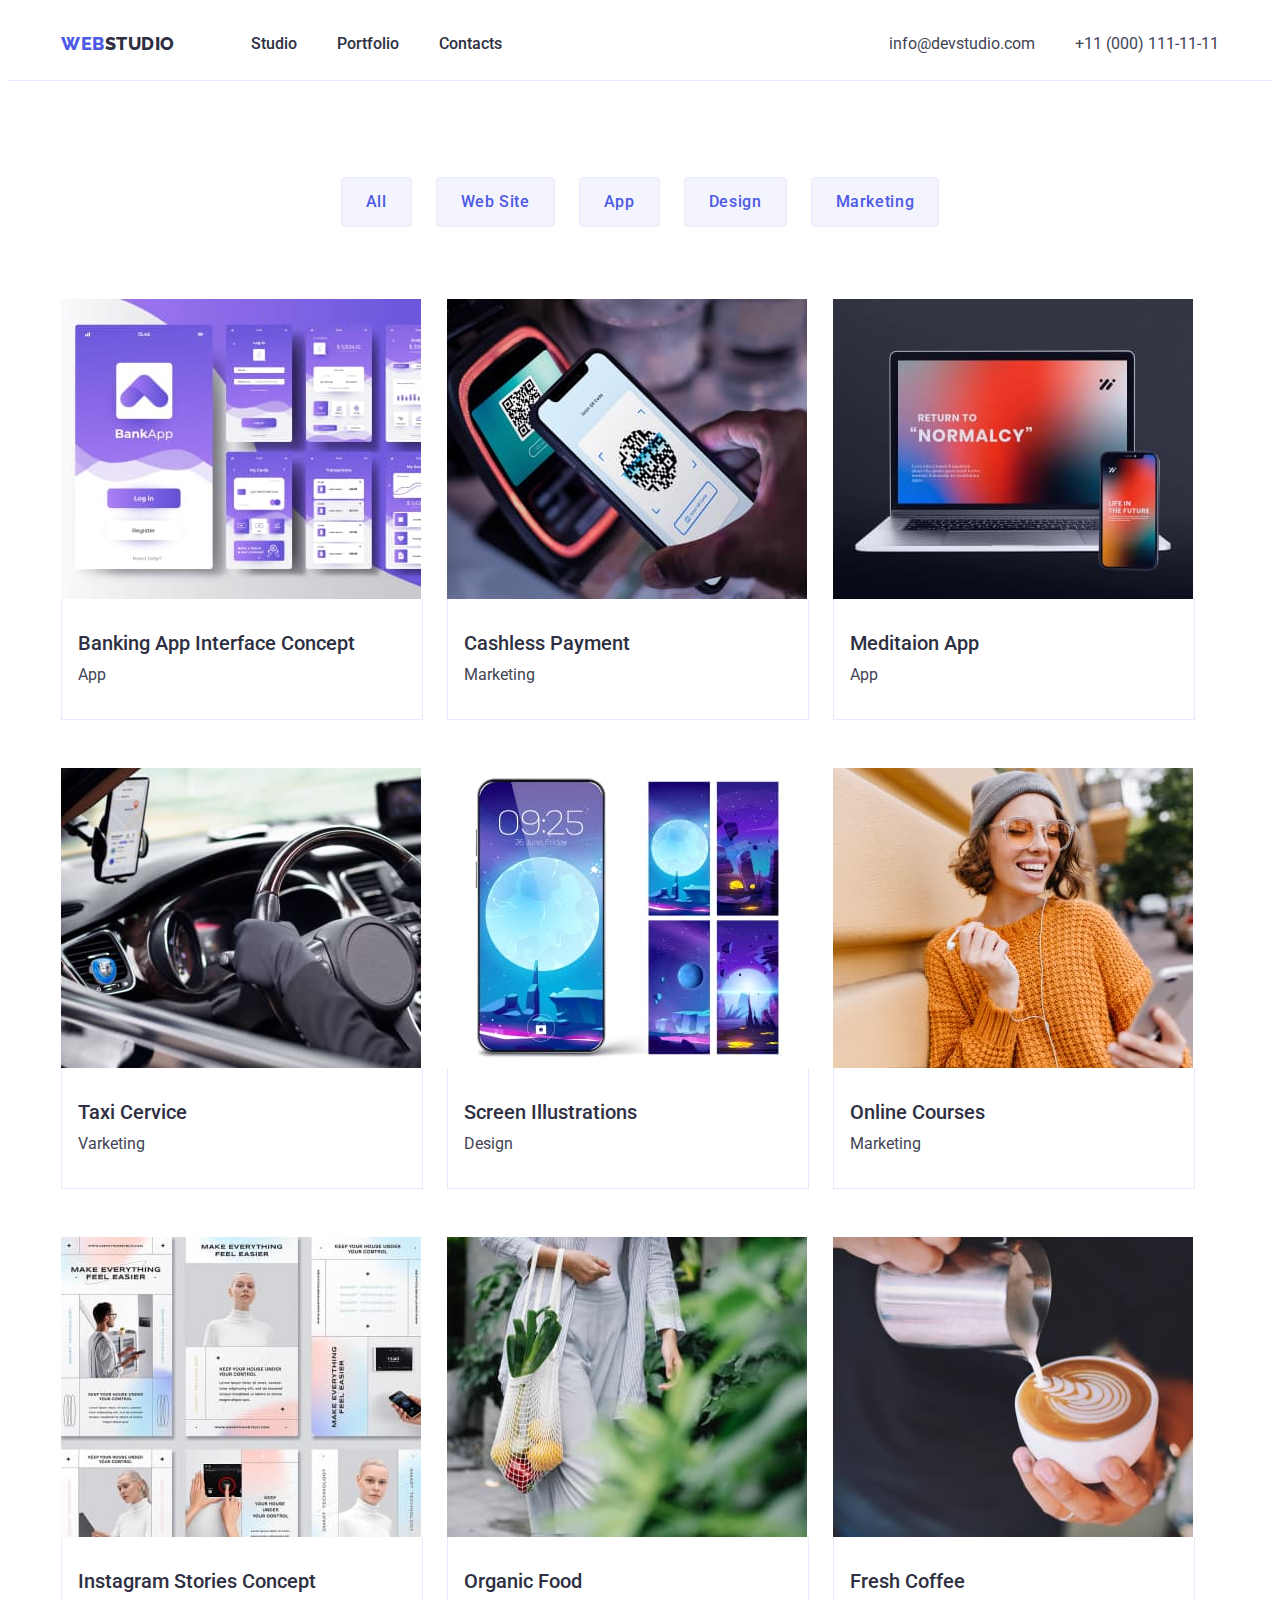
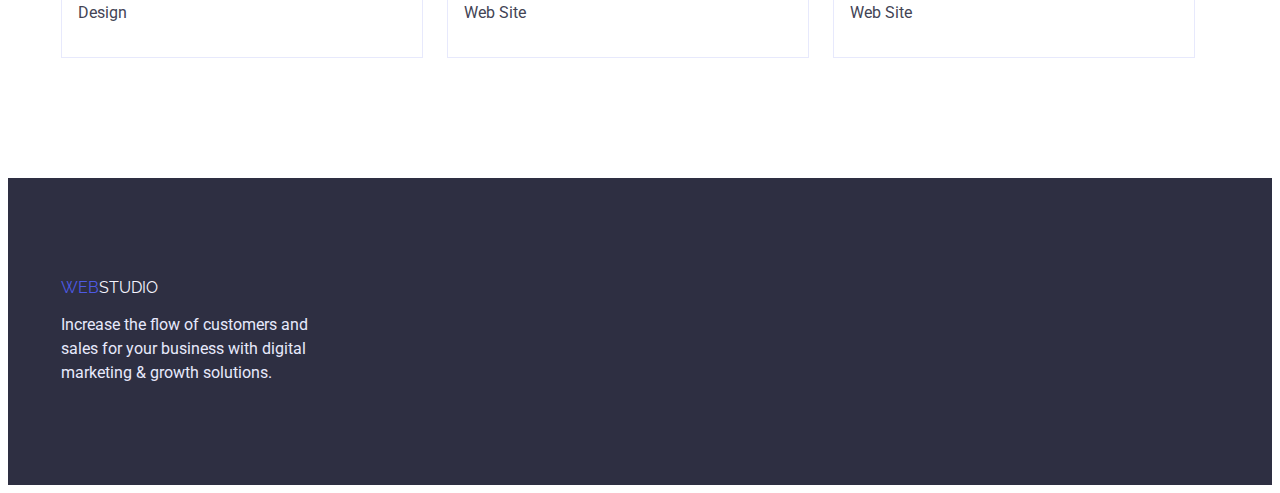
==== portfolio.html @ 30b2a09b "Initial commit" ====
<!DOCTYPE html>
<html lang="en">
<head>
    <meta charset="UTF-8">
    <meta http-equiv="X-UA-Compatible" content="IE=edge">
    <meta name="viewport" content="width=, initial-scale=1.0">
    <title>Document</title>
    <link href="https://fonts.googleapis.com/css2?family=Raleway:wght@800&family=Roboto:wght@400;500;700&display=swap" rel="stylesheet">
    <link rel="stylesheet" href="https://cdnjs.cloudflare.com/ajax/libs/modern-normalize/1.1.0/modern-normalize.min.css" integrity="sha512-wpPYUAdjBVSE4KJnH1VR1HeZfpl1ub8YT/NKx4PuQ5NmX2tKuGu6U/JRp5y+Y8XG2tV+wKQpNHVUX03MfMFn9Q==" crossorigin="anonymous" referrerpolicy="no-referrer" />
    <link rel="stylesheet" href="./css/style.css">
</head>
<body>
  <header>
        <div class="container main-nav">
            <nav class="main-nav">
                <a href="./index.html" class="logo-header"><span>Web</span>Studio</a>
                <ul class="site-nav list">
                    <li class="item"><a href="./index.html" class="link">Studio</a></li>
                    <li class="item"><a href="./portfolio.html" class="link">Portfolio</a></li>
                    <li class="item"><a href="" class="link">Contacts</a></li>
                </ul>
            </nav> 
            <address class="position">
                <ul class="info-nav list">
                    <li class="item"><a href="mailto:info@devstudio.com" class="link">info@devstudio.com</a></li>
                    <li class="item"><a href="tel:+110001111111" class="link">+11 (000) 111-11-11</a></li>
                </ul>
            </address>
        </div>
    </header>
        <main>
            <section class="portfolio">
                <div class="container">
                    <h1 class="visually-hidden">Our activities</h1>
                    <ul class="list list-button">
                        <li class="item"><button class="button" type="button">All</button></li>
                        <li class="item"><button class="button" type="button">Web Site</button></li>
                        <li class="item"><button class="button" type="button">App</button></li>
                        <li class="item"><button class="button" type="button">Design</button></li>
                        <li class="item"><button class="button" type="button">Marketing</button></li>
                    </ul>
                    <ul class="activity-nav  list">
                        <li class="item"> 
                            <a href="" class="link">
                                <img src="./images/interface.jpg" alt="program interface" width="360">
                                <div class="card-content">
                                    <h2 class="title">Banking App Interface Concept</h2>
                                    <p class="text">App</p>
                                </div>
                            </a>
                        </li>
                        <li class="item">
                            <a href="" class="link">
                                <img src="./images/Phone.jpg" alt="phone" width="360">
                                <div class="card-content">
                                    <h2 class="title">Cashless Payment</h2>
                                    <p class="text">Marketing
                                    </p>
                                </div>
                            </a>    
                        </li>
                        <li class="item">
                            <a href="" class="link">
                                <img src="./images/laptop.jpg" alt="laptop" width="360">
                                <div class="card-content">
                                    <h2 class="title">Meditaion App</h2>
                                    <p class="text">App</p>
                                </div>
                            </a>    
                        </li>
                        <li class="item">
                            <a href="" class="link">
                                <img src="./images/taxi.jpg" alt="taxi car" width="360">
                                <div class="card-content">
                                    <h2 class="title">Taxi Cervice</h2>
                                    <p class="text">Varketing</p>
                                </div>
                            </a>    
                        </li>
                        <li class="item">
                            <a href="" class="link">
                                <img src="./images/screen.jpg" alt="phone screen" width="360">
                                <div class="card-content">
                                    <h2 class="title">Screen Illustrations</h2>
                                    <p class="text">Design</p>
                                </div>
                            </a>    
                        </li>
                        <li class="item">
                            <a href="" class="link">
                                <img src="./images/smile.jpg" alt="Girl smiles" width="360">
                                <div class="card-content">
                                    <h2 class="title">Online Courses</h2>
                                    <p class="text">Marketing</p>
                                </div>
                            </a>    
                        </li>
                        <li class="item">
                            <a href="" class="link">
                                <img src="./images/instagram.jpg" alt="instagram pages" width="360">
                                <div class="card-content">
                                    <h2 class="title">Instagram Stories Concept</h2>
                                    <p class="text">Design</p>
                                </div>
                            </a>    
                        </li>
                        <li class="item">
                            <a href="" class="link">
                                <img src="./images/fruit.jpg" alt="fruit" width="360">
                                <div class="card-content">
                                    <h2 class="title">Organic Food</h2>
                                    <p class="text">Web Site</p>
                                </div>
                            </a>    
                        </li>
                        <li class="item">
                            <a href="" class="link">
                                <img src="./images/cofee.jpg" alt="cup of coffee" width="360">
                                <div class="card-content">
                                    <h2 class="title">Fresh Coffee</h2>
                                    <p class="text">Web Site</p>
                                </div>
                            </a>    
                        </li>
                    </ul>
                </div>
            </section>
        </main>
    <footer class="footer">
        <div class="container">
            <a href="./index.html" class="logo-footer"><span>Web</span>Studio</a>
            <p class="footer-text">Increase the flow of customers and sales for your business with digital marketing & growth solutions.</p>
        </div>
    </footer>
</body>
</html>
---- css/style.css ----
/* basic text color and secondary bcg color #2E2F42 */
/* secondary text color  #434455 */
/* accent #4D5AE5 */
/* basic bcg color #E5E5E5 */
/* white #FFFFFF */
/* footer text color #E7E9FC */
/* logo footer color #F4F4FD */

:root {
    --primary-text-color: #2E2F42;
    --secondary-text-color: #434455;
    --accent-color: #4D5AE5;
    --white-color: #FFFFFF ;
    --section-team-bcg-color: #F4F4FD;
    --footer-text-color: #E7E9FC;
    --button-hover-portfolio: #404BBF;
    --activity-nav-gap-left: 24px;
    --activity-nav-gap-top: 48px;
}

 body {
    background-color: #ffffff;
    color: var(--secondary-text-color);
    font-family: 'Roboto',sans-serif;
}

.section {
    padding-bottom: 120px;
}

.list {
   list-style: none;
   padding: 0;
   margin: 0;
}
 header {
    border-bottom: 1px solid var(--footer-text-color)
}

img {
  display: block;
  max-width: 100%;
  height: auto;
}


/* .header {
    padding-top: 24px;
    padding-bottom: 24px;
} */

/* logo headder */
.logo-header {
    color: var(--primary-text-color);
    font-family: 'Raleway',sans-serif;
    font-weight: 800;
    font-size: 18px;
    line-height: 1.3;
    letter-spacing: 0.03em;
    text-decoration: none;

    text-transform: uppercase;

    padding-top: 24px;
    padding-bottom: 24px;
}

span {
    color: var(--accent-color);
}

/* site-nav */
.site-nav .link {
    display: block;
    padding-top: 24px;
    padding-bottom: 24px;

    color: var(--primary-text-color);
    font-weight: 500;
    font-size: 16px;
    line-height: 1.5;
    text-decoration: none;
}

.site-nav .link:hover,
.site-nav .link:focus {
    color: var(--accent-color);
}

.site-nav {
    display: flex;
    margin-left: 76px;
}

.site-nav .item + .item {
    margin-left: 40px;
}

.container {
    width: 1158px;
    padding-left: 15px;
    padding-right: 15px;
    margin-left: auto;
    margin-right: auto;
}

/* info-nav */
.info-nav {
    display: flex;
    margin-left: auto; 
}

.position {
margin-left: auto;
}

.info-nav .item + .item {
    margin-left: 40px;
}

.info-nav .link {
    display: block;
    padding-top: 24px;
    padding-bottom: 24px;

    color: var(--secondary-text-color);
    font-style: normal;
    font-size: 16px;
    line-height: 1.5;
    text-decoration: none;
}

.info-nav .link:hover,
.info-nav .link:focus {
    color: var(--accent-color);
}

.main-nav {
    display: flex;
    align-items: center;
}

/* hero */
.hero {
    background-color: var(--primary-text-color);
    text-align: center;

    padding-top: 188px;
    padding-bottom: 188px;
}

.hero-title {
    color: var(--white-color);
    font-size: 56px;
    line-height: 1;

    margin-top: 0;
    margin-bottom: 48px;
    width: 496px;
    margin-left: auto;
    margin-right: auto;
}

/* button-service */
.button-service {
    color: var(--white-color);
    background-color: var(--accent-color);

    cursor: pointer;
    font-family: inherit;
    font-weight: 500;
    font-size: 16px;
    line-height: 1.5;
    letter-spacing: 0.04em;
    text-align: center;

    display: inline-block;
    border-radius: 4px;
    padding: 16px 32px;
    min-width: 169px;
    border: none;
}

.button-service:hover,
.button-service:focus {
    background-color: var(--button-hover-portfolio);
}

/* section-title */
.section-title {
    color: var(--primary-text-color);
    font-size: 36px;
    line-height: 1.1;

    text-align: center;
    margin-top: 0;
    margin-bottom: 72px;
}

/* Peculiarity */
.peculiarity .title {
    color: var(--primary-text-color);
    font-weight: 500;
    font-size: 20px;
    line-height: 1.2;
    margin-top: 0;
    margin-bottom: 8px;
}

.peculiarity p{
    margin-top: 0;
    margin-bottom: 0;
    line-height: 1.5;
}

.peculiarity {
    display: flex;
}
.section-peculiarity {
    padding-top: 120px;
    padding-bottom: 120px;
}

.peculiarity .item {
    width: 100%;
}

.peculiarity .item + .item {
    margin-left: 24px;
}
/* .peculiarity.list .item:not(:last-child), .employment-list .item:not(:last-child), .team-list .item:not(:last-child) {
    margin-right: 24px;
} */
.list-img {
    display: flex;
}

.list-img .item + .item {
    margin-left: 24px;
}

/* section team */
.team {
    background-color: var(--section-team-bcg-color);
    padding-top: 120px;
}

.list .title {
    margin-top: 0;
    margin-bottom: 8px;
}

.list p {
    margin-top: 0;
    margin-bottom: 0;
}

.list-team {
    display: flex;
}

.list-team .item + .item {
    margin-left: 24px;
}

.list-team .card-content {
    padding: 32px 16px;
    background-color: var(--white-color);

    text-align: center;
}

/* footer */
.footer {
    color: var(--footer-text-color);
    background-color: var(--primary-text-color);
    padding-top: 100px;
    padding-bottom: 100px;
}

/* logo footer */
.footer .logo-footer {
    color: var(--section-team-bcg-color);
    font-family: 'Raleway',sans-serif;
    text-decoration: none;

    text-transform: uppercase;
}

.footer .footer-text {
    margin-top: 16px;
    margin-bottom: 0;
    line-height: 1.5;
}




/* portfolio.html____________________ 
button*/

.list-button {
    display: flex;
    justify-content: center;
    margin-bottom: 72px;
}

.list-button .item + .item {
    margin-left: 24px;
}

.list .button {
    display: inline-block;
    color: var(--accent-color);
    background-color: var(--section-team-bcg-color);
    
    cursor: pointer;
    font-family: inherit;
    font-weight: 500;
    font-size: 16px;
    line-height: 1.5;
    letter-spacing: 0.04em;

    padding: 12px 24px;
    border-radius: 4px;
    border: 1px solid var(--footer-text-color);
}

.list .button:hover,
.list .button:focus {
    color: var(--white-color);
    background-color: var(--button-hover-portfolio);

    border: 1px solid transparent;
}

.footer-text {
    width: 264px;
}

/* activity */

.activity-nav {
    display: flex;
    flex-wrap: wrap;
    margin-right: ( -1 * var(--activity-nav-gap-left));
    margin-top: ( -1 * var(--activity-nav-gap-top));
}

.activity-nav .item {
    width: 360px;
    flex-basis: calc(100% / 3 - var(--activity-nav-gap-left));
    margin-right: var(--activity-nav-gap-left);
    margin-top: var(--activity-nav-gap-top);
}

.activity-nav .item:nth-child(3n) {
    margin-right: 0;
}

.activity-nav .item:nth-child(-n + 3) {
    margin-top: 0;
}

.activity-nav .title {
color: var(--primary-text-color);
font-weight: 500;
font-size: 20px;
line-height: 1.2;  
    
margin-top: 0;
margin-bottom: 8px;
}

.activity-nav .link {
    text-decoration: none;
}

.activity-nav .text {
    color: var(--secondary-text-color);
    font-size: 16px;
    line-height: 1.5;

    margin-top: 0;
    margin-bottom: 0;
}

/* .activity-nav .item {
    width: calc((100% - 48px) / 3);
    margin-right: 24px;
    margin-top: 48px;
}

.activity-nav:nth-child(3n) {
    margin-right: 0;
} */

.activity-nav .card-content {
    padding: 32px 16px;
    border-right: 1px solid var(--footer-text-color);
    border-left: 1px solid var(--footer-text-color);
    border-bottom: 1px solid var(--footer-text-color);
}

.portfolio {
    padding-top: 96px;
    padding-bottom: 120px;
}



/* visually-hidden */
.visually-hidden {
 position: absolute;
 width: 1px;
 height: 1px;
 margin: -1px;
 border: 0;
 padding: 0;
 white-space: nowrap;
 clip-path: inset(100%);
 clip: rect(0 0 0 0);
 overflow: hidden;
}
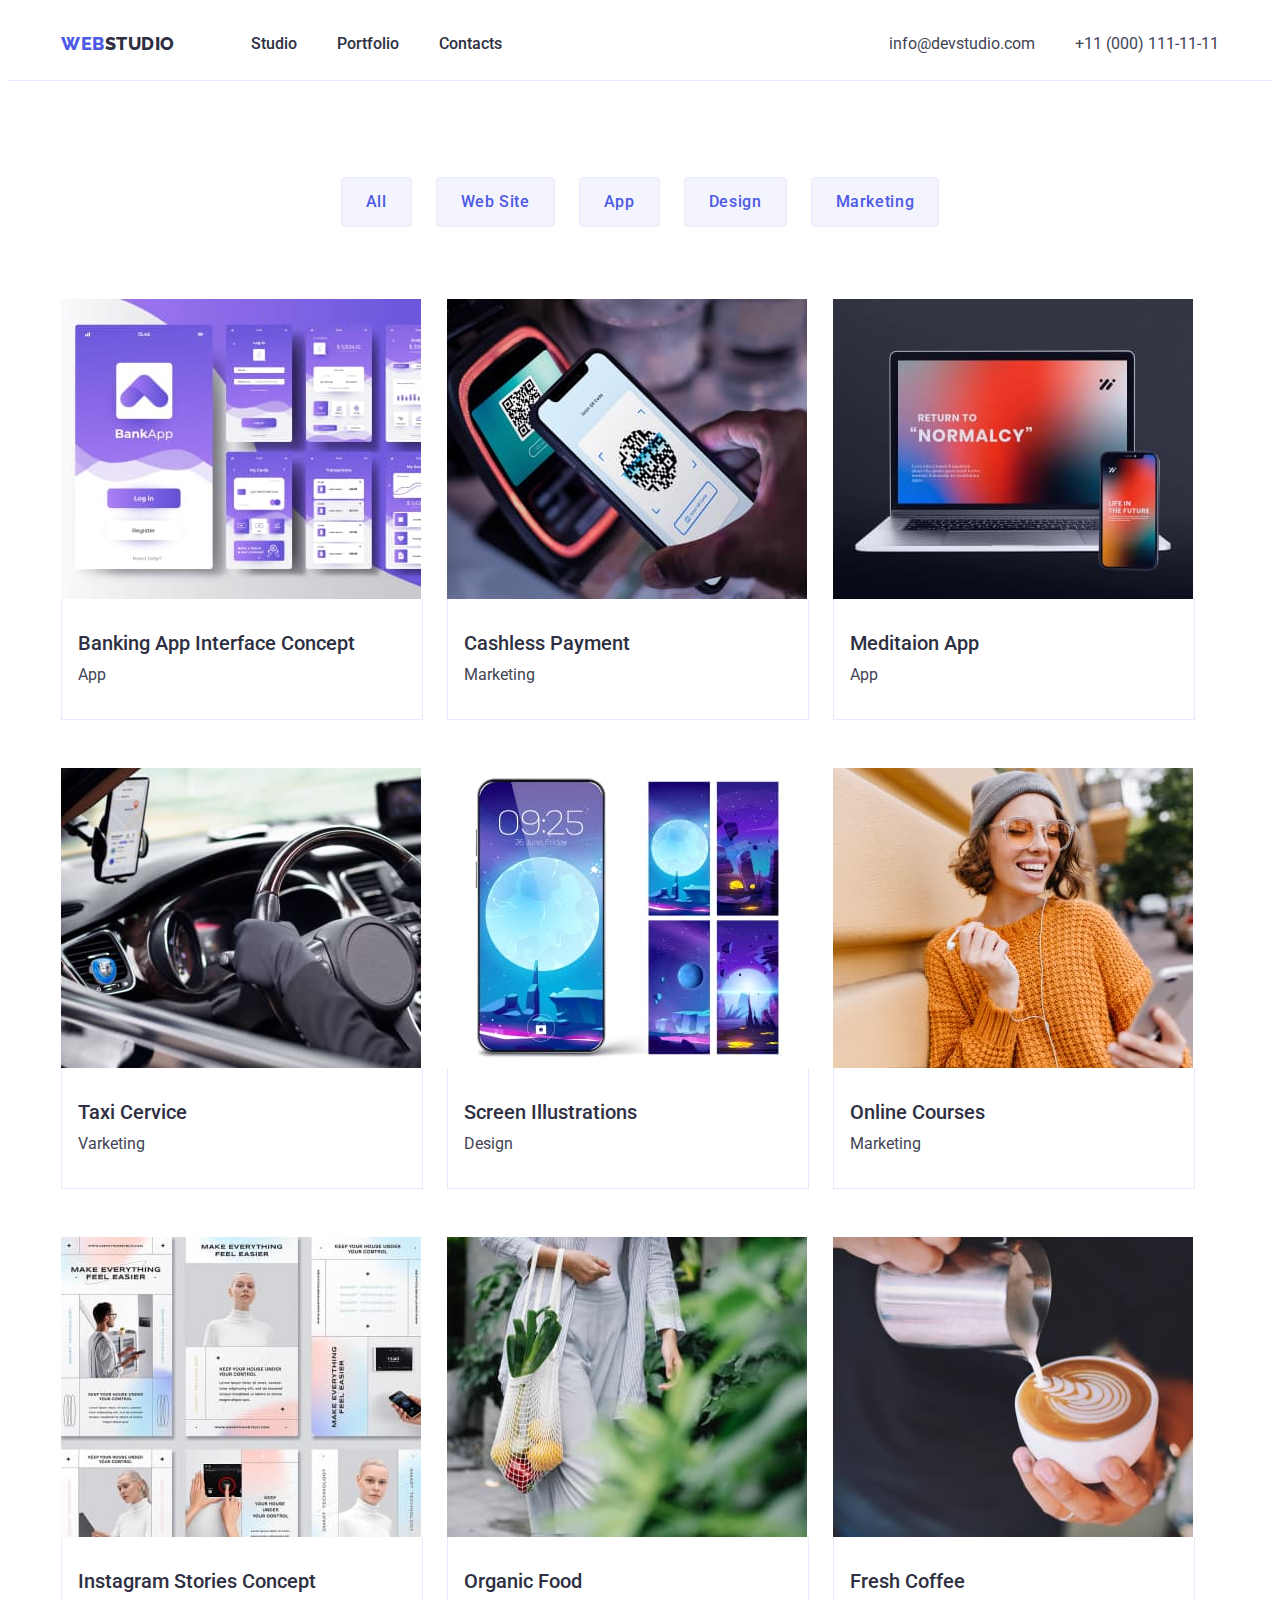
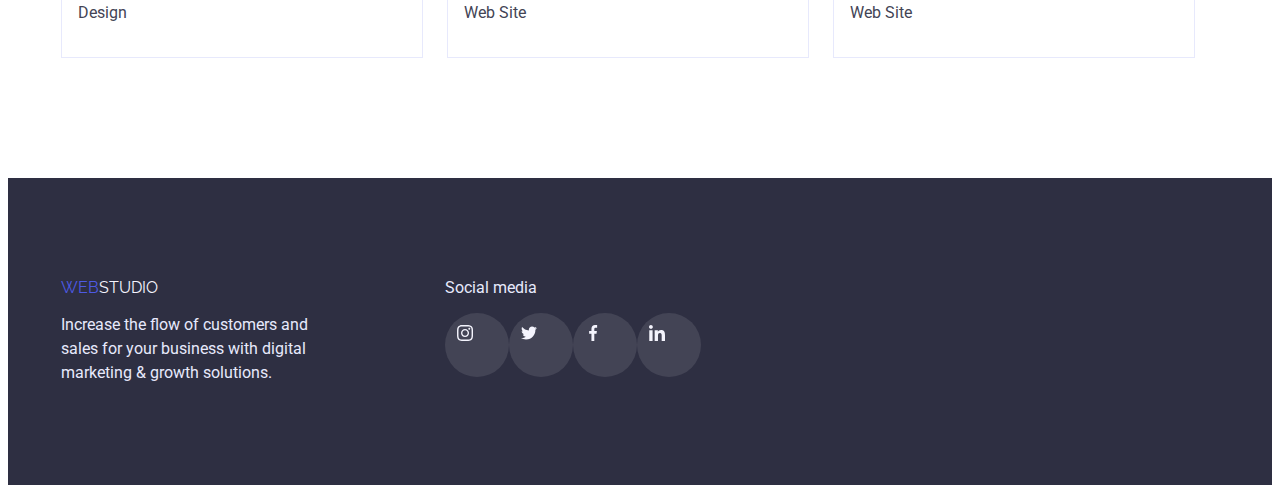
==== commit a3221f4c: "Positioning svg" ====
--- a/portfolio.html
+++ b/portfolio.html
@@ -127,9 +127,44 @@
             </section>
         </main>
     <footer class="footer">
-        <div class="container">
-            <a href="./index.html" class="logo-footer"><span>Web</span>Studio</a>
-            <p class="footer-text">Increase the flow of customers and sales for your business with digital marketing & growth solutions.</p>
+        <div class="container group">
+            <div class="info">
+                <a href="./index.html" class="logo-footer"><span>Web</span>Studio</a>
+                <p class="footer-text">Increase the flow of customers and sales for your business with digital marketing & growth solutions.</p>
+            </div>
+            <div class="media">
+                <p>Social media</p>
+                <ul class="list actions-footer">
+                    <li>
+                        <a class="social-footer" href="">
+                            <svg class="social-icon"> 
+                                <use href="./images/symbol-defs.svg#icon-instagram"></use>
+                            </svg>
+                        </a>  
+                    </li>
+                    <li>
+                        <a class="social-footer" href="">
+                            <svg class="social-icon"> 
+                                <use href="./images/symbol-defs.svg#icon-twitter"></use>
+                            </svg>
+                        </a>  
+                    </li>
+                    <li>
+                        <a class="social-footer" href="">
+                            <svg class="social-icon"> 
+                                <use href="./images/symbol-defs.svg#icon-facebook"></use>
+                            </svg>
+                        </a>  
+                    </li>
+                    <li>
+                        <a class="social-footer" href="">
+                            <svg class="social-icon"> 
+                                <use href="./images/symbol-defs.svg#icon-linkedin"></use>
+                            </svg>
+                        </a>  
+                    </li>
+                </ul>
+            </div>
         </div>
     </footer>
 </body>
--- a/css/style.css
+++ b/css/style.css
@@ -16,6 +16,10 @@
     --button-hover-portfolio: #404BBF;
     --activity-nav-gap-left: 24px;
     --activity-nav-gap-top: 48px;
+    --card-bg-color: #4D5AE5;
+    --card-bg-color-hover: #404BBF;
+    --logo-bg-color:#8E8F99;
+    --social-bg-hover: #31D0AA;
 }
 
  body {
@@ -145,8 +149,20 @@
     background-color: var(--primary-text-color);
     text-align: center;
 
+    margin-right: auto;
+    margin-left: auto;
     padding-top: 188px;
     padding-bottom: 188px;
+    max-width: 1440px;
+    height: 600px;
+
+    background-image: linear-gradient( to right, 
+    rgba(46, 47, 66, 0.7),
+    rgba(46, 47, 66, 0.7)),
+    url(../images/people-office.jpg);
+    background-size: cover;
+    background-repeat: no-repeat;
+    background-position: center;
 }
 
 .hero-title {
@@ -225,12 +241,23 @@
     width: 100%;
 }
 
-.peculiarity .item + .item {
-    margin-left: 24px;
-}
-/* .peculiarity.list .item:not(:last-child), .employment-list .item:not(:last-child), .team-list .item:not(:last-child) {
+.peculiarity .item {
+    display: block;
+    width: 264px;
+    height: 112px;
+    background: var(--section-team-bcg-color);
+    /* background-position: center; */
+    margin-bottom: 8px;
     margin-right: 24px;
-} */
+    padding: 24px 100px;
+}
+
+.icon-advantage {
+    width: 64px;
+    height: 64px;
+}
+
+/* list img */
 .list-img {
     display: flex;
 }
@@ -245,6 +272,10 @@
     padding-top: 120px;
 }
 
+.team .item {
+    box-shadow: 0px 1px 6px rgba(46, 47, 66, 0.08), 0px 1px 1px rgba(46, 47, 66, 0.16), 0px 2px 1px rgba(46, 47, 66, 0.08);
+}
+
 .list .title {
     margin-top: 0;
     margin-bottom: 8px;
@@ -266,8 +297,76 @@
 .list-team .card-content {
     padding: 32px 16px;
     background-color: var(--white-color);
+    border-radius: 0px 0px 4px 4px;
 
     text-align: center;
+}
+
+/* list actions */
+.actions {
+    display: flex;
+    justify-content: space-between;
+    margin: 0;
+    padding: 0;
+    list-style: none;
+}
+
+.social {
+    display: block;
+    background-color: var(--card-bg-color);
+    color: var(--white-color);
+    border-radius: 50%;
+    width: 40px;
+    height: 40px;
+    padding: 12px;
+}
+
+.social:hover {
+    background-color: var(--card-bg-color-hover);
+}
+
+.social .social-icon {
+    width: 16px;
+    height: 16px;
+    fill: currentColor;
+}
+
+.card-content p {
+    margin-bottom: 8px;
+}
+
+/* Customers */
+.customers {
+    padding-top: 130px;
+}
+
+.customers h2 {
+    text-align: center;
+    margin-top: 0;
+    margin-bottom: 72px;
+}
+
+.logo {
+    display: block;
+    background-color: var(--white-color);
+    color: #AFB1B8;
+    border: 1px solid #AFB1B8;
+    border-radius: 4px;
+    width: 168px;
+    height: 88px;
+    padding: 16px 32px;
+}
+
+.logo .logo-icon { 
+    background-size: contain;
+    background-position: center;
+    fill: currentColor;
+    width: 100%;
+    height: 100%;
+} 
+
+.logo-icon:hover {
+    color: var(--card-bg-color-hover);
 }
 
 /* footer */
@@ -293,7 +392,53 @@
     line-height: 1.5;
 }
 
-
+/* list actions footer */
+.group {
+    display: flex;
+}
+
+.group .info {
+    margin-right: 120px;
+}
+
+.media {
+    width: 208px;
+    height: 80px;
+}
+
+.media p {
+    margin-top: 0;
+    margin-bottom: 16px;
+    padding: 0;
+}
+
+.actions-footer {
+    display: flex;
+    justify-content: space-between;
+    margin: 0;
+    padding: 0;
+    list-style: none;
+}
+
+.social-footer {
+    display:block;
+    background-color: rgba(255, 255, 255, 0.1);
+    color: var(--white-color);
+    border-radius: 50%;
+    width: 40px;
+    height: 40px;
+    padding: 12px;
+}
+
+.social-footer:hover {
+    background-color: var(--social-bg-hover);
+}
+
+.social-footer .social-icon {
+    width: 16px;
+    height: 16px;
+    fill: currentColor;
+}
 
 
 /* portfolio.html____________________ 
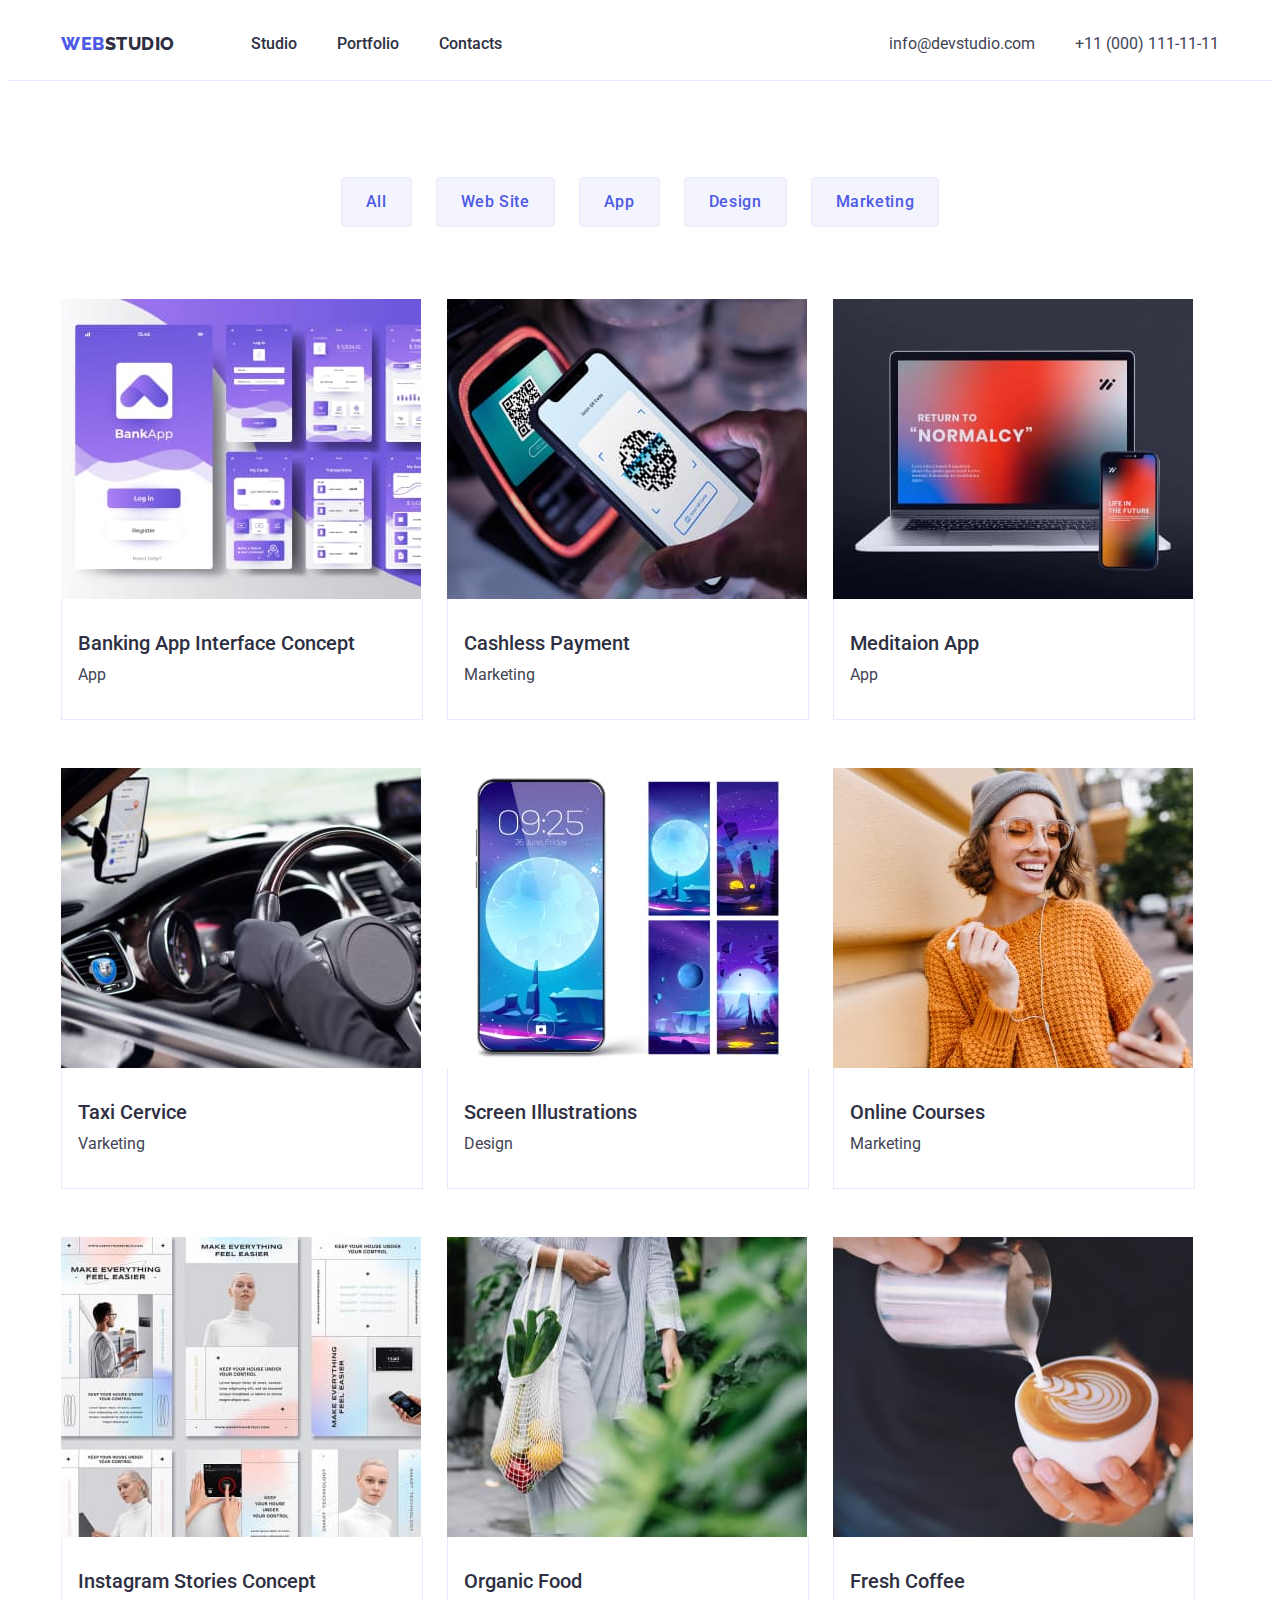
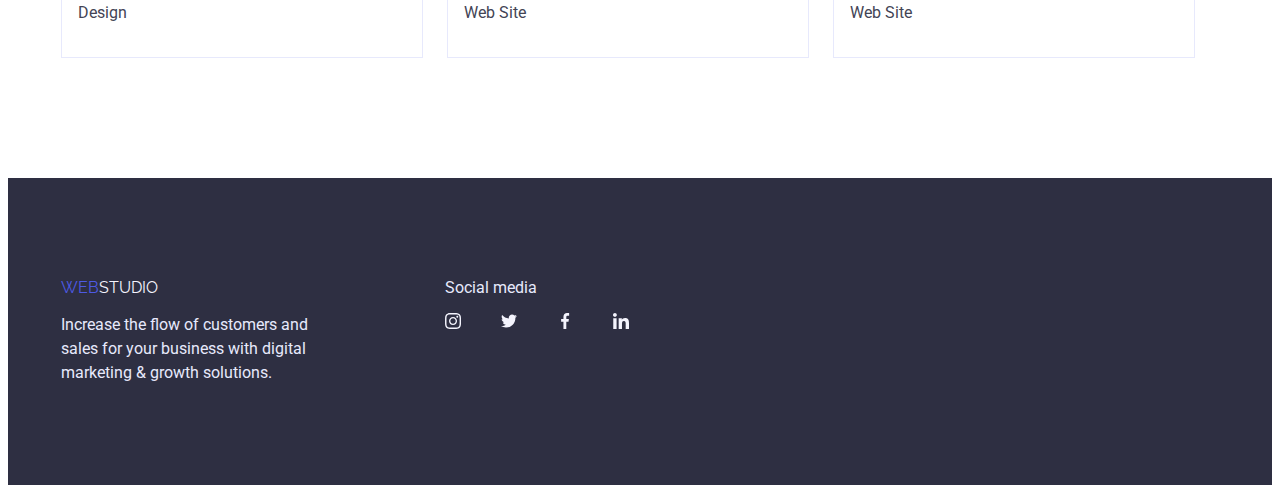
==== commit c9a19ffb: "centering links and icons" ====
--- a/portfolio.html
+++ b/portfolio.html
@@ -33,11 +33,11 @@
                 <div class="container">
                     <h1 class="visually-hidden">Our activities</h1>
                     <ul class="list list-button">
-                        <li class="item"><button class="button" type="button">All</button></li>
-                        <li class="item"><button class="button" type="button">Web Site</button></li>
-                        <li class="item"><button class="button" type="button">App</button></li>
-                        <li class="item"><button class="button" type="button">Design</button></li>
-                        <li class="item"><button class="button" type="button">Marketing</button></li>
+                        <li class="item shadow"><button class="button" type="button">All</button></li>
+                        <li class="item shadow"><button class="button" type="button">Web Site</button></li>
+                        <li class="item shadow"><button class="button" type="button">App</button></li>
+                        <li class="item shadow"><button class="button" type="button">Design</button></li>
+                        <li class="item shadow"><button class="button" type="button">Marketing</button></li>
                     </ul>
                     <ul class="activity-nav  list">
                         <li class="item"> 
--- a/css/style.css
+++ b/css/style.css
@@ -237,24 +237,23 @@
     padding-bottom: 120px;
 }
 
-.peculiarity .item {
-    width: 100%;
-}
-
-.peculiarity .item {
-    display: block;
+.peculiarity-icon  {
+    display: flex;
+    justify-content: center;
+    align-items: center;
     width: 264px;
     height: 112px;
-    background: var(--section-team-bcg-color);
-    /* background-position: center; */
+    background-color: var(--section-team-bcg-color);
     margin-bottom: 8px;
-    margin-right: 24px;
-    padding: 24px 100px;
-}
-
-.icon-advantage {
+}
+
+.icon {
     width: 64px;
     height: 64px;
+}
+
+.peculiarity .item:not(:last-child) {
+     margin-right: 24px;
 }
 
 /* list img */
@@ -313,15 +312,23 @@
 
 .social {
     display: block;
+    width: 40px;
+    height: 40px;
+}
+
+.social-link {
     background-color: var(--card-bg-color);
     color: var(--white-color);
     border-radius: 50%;
-    width: 40px;
-    height: 40px;
-    padding: 12px;
-}
-
-.social:hover {
+    width: 100%;
+    height: 100%;
+    display: flex;
+    justify-content: center;
+    align-items: center;
+}
+
+.social-link:hover,
+.social-link:focus {
     background-color: var(--card-bg-color-hover);
 }
 
@@ -344,29 +351,37 @@
     text-align: center;
     margin-top: 0;
     margin-bottom: 72px;
+    font-size: 36px;
 }
 
 .logo {
     display: block;
-    background-color: var(--white-color);
-    color: #AFB1B8;
-    border: 1px solid #AFB1B8;
-    border-radius: 4px;
     width: 168px;
     height: 88px;
-    padding: 16px 32px;
+}
+
+.logo-link {
+    background-color: var(--white-color);
+    color: #8E8F99;
+    border: 1px solid #8E8F99;
+    border-radius: 4px;
+    display: flex;
+    justify-content: center;
+    align-items: center;
+    width: 100%;
+    height: 100%;
 }
 
 .logo .logo-icon { 
     background-size: contain;
     background-position: center;
     fill: currentColor;
-    width: 100%;
-    height: 100%;
 } 
 
-.logo-icon:hover {
+.logo-link:hover,
+.logo-link:focus {
     color: var(--card-bg-color-hover);
+    border: 1px solid var(--card-bg-color-hover);
 }
 
 /* footer */
@@ -422,15 +437,23 @@
 
 .social-footer {
     display:block;
+    width: 40px;
+    height: 40px;
+}
+
+.social-link-footer {
     background-color: rgba(255, 255, 255, 0.1);
     color: var(--white-color);
     border-radius: 50%;
-    width: 40px;
-    height: 40px;
-    padding: 12px;
-}
-
-.social-footer:hover {
+    width: 100%;
+    height: 100%;
+    display: flex;
+    justify-content: center;
+    align-items: center;
+}
+
+.social-link-footer:hover,
+.social-link-footer:focus {
     background-color: var(--social-bg-hover);
 }
 
@@ -475,7 +498,7 @@
 .list .button:focus {
     color: var(--white-color);
     background-color: var(--button-hover-portfolio);
-
+    box-shadow: 0px 4px 4px rgba(0, 0, 0, 0.15);
     border: 1px solid transparent;
 }
 
@@ -550,6 +573,14 @@
 .portfolio {
     padding-top: 96px;
     padding-bottom: 120px;
+}
+.activity-nav .link {
+    display: block;
+}
+
+.activity-nav .link:hover,
+.activity-nav .link:focus {
+ box-shadow: 0px 1px 6px rgb(46 47 66 / 8%), 0px 1px 1px rgb(46 47 66 / 16%), 0px 2px 1px rgb(46 47 66 / 8%);
 }
 
 
